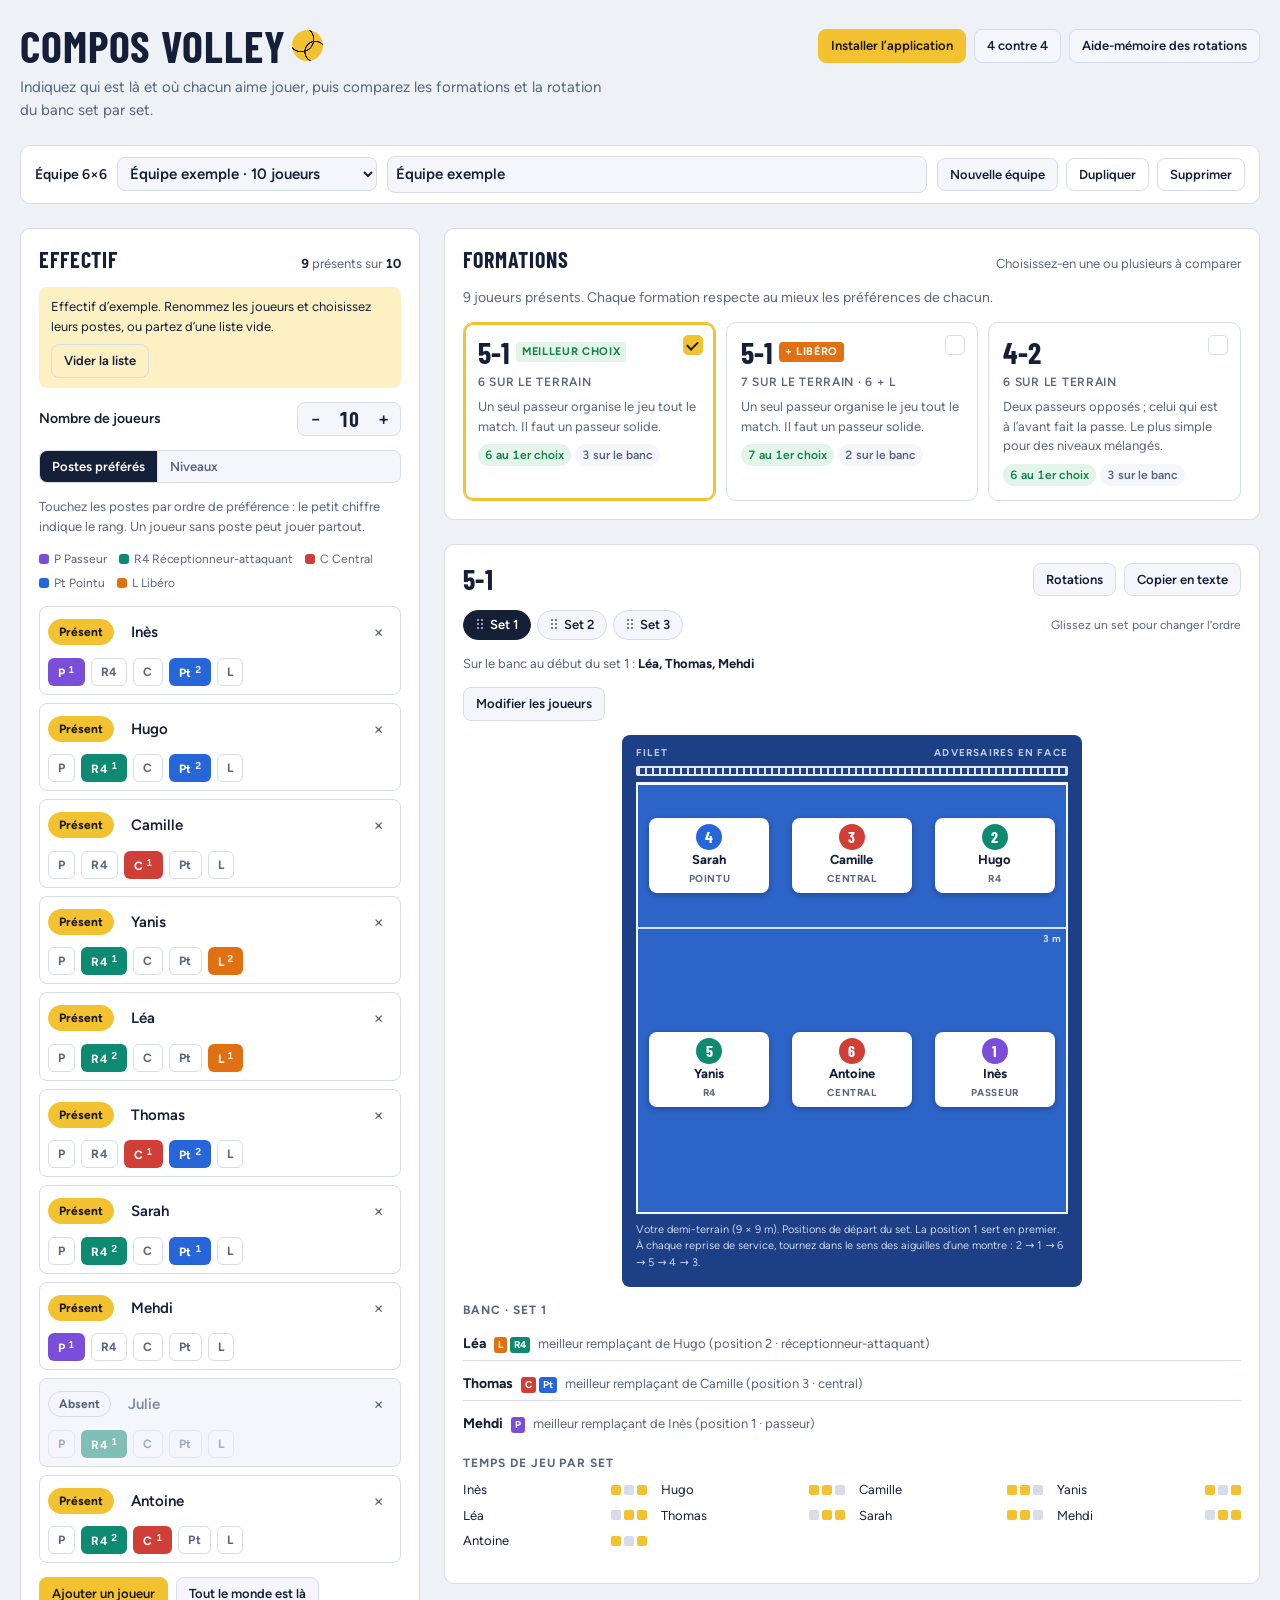
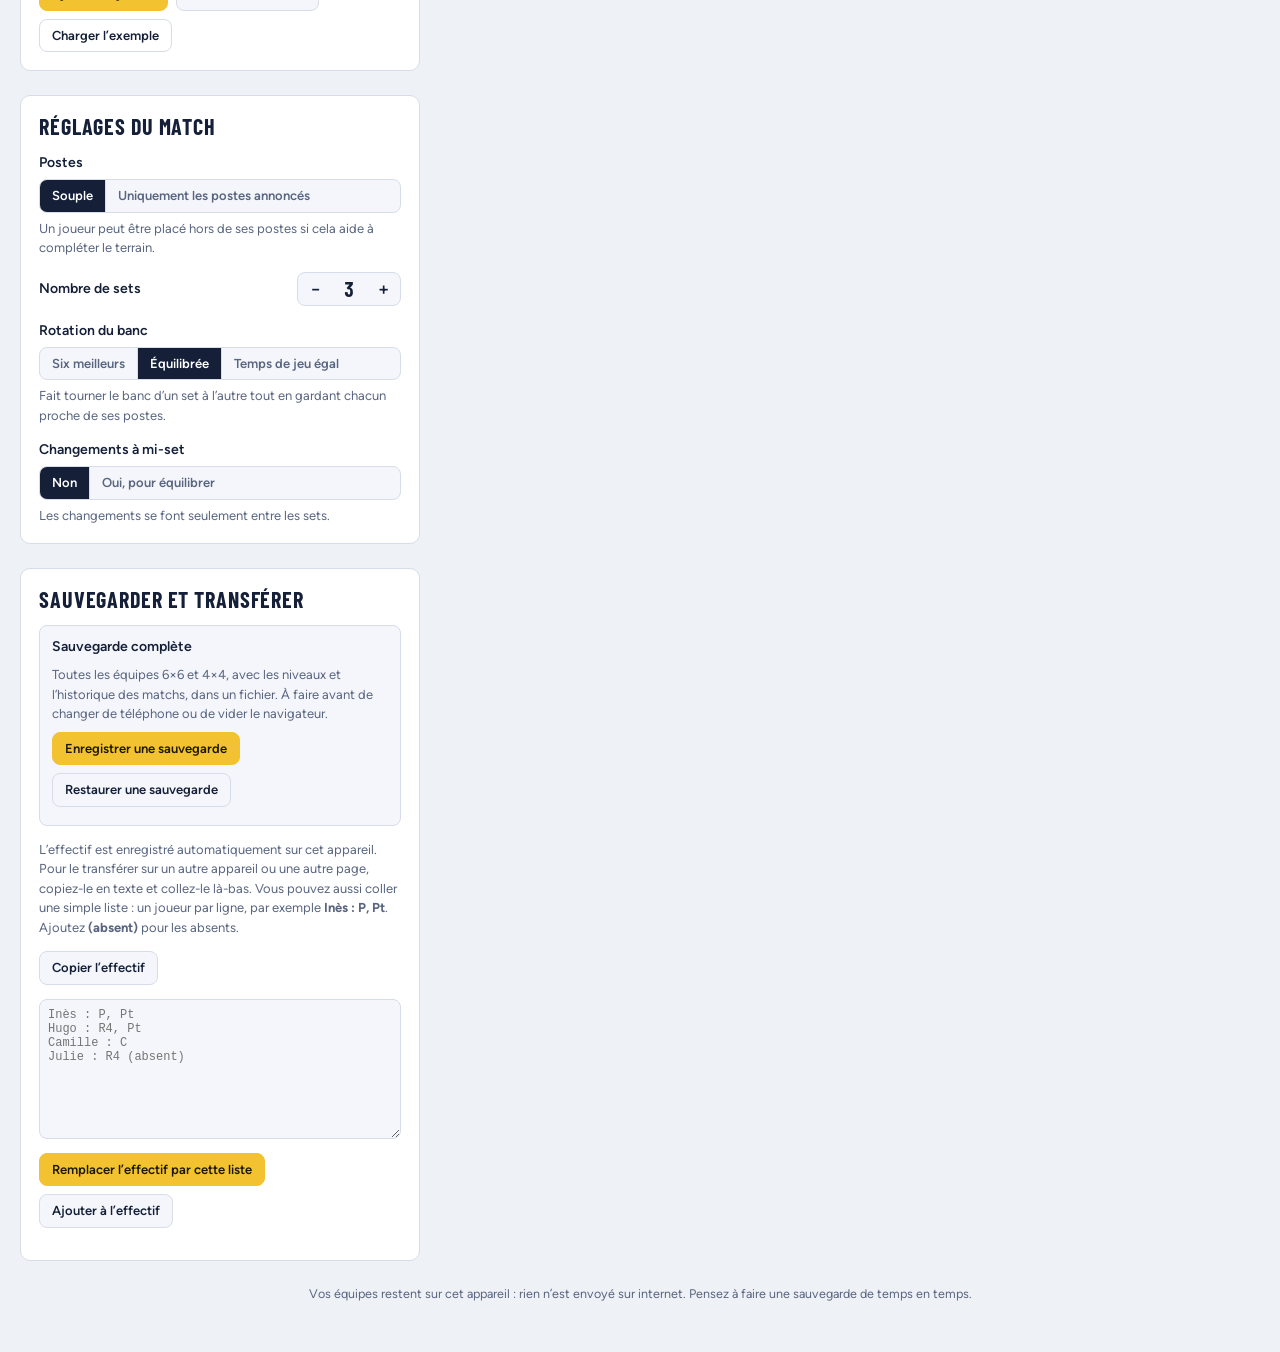
==== compos-volley/index.html @ 1157fcec "Ajouter un bouton « Installer l'application » L'installation passait uniquement par le menu du navig" ====
<!doctype html>
<html lang="fr">
<head>
<meta charset="utf-8">
<meta name="viewport" content="width=device-width, initial-scale=1, viewport-fit=cover">
<meta http-equiv="Content-Security-Policy" content="default-src 'self'; script-src 'self'; style-src 'self' 'unsafe-inline'; font-src 'self'; img-src 'self' data: blob:; connect-src 'self'; manifest-src 'self'; worker-src 'self'; object-src 'none'; base-uri 'none'; form-action 'none'">
<meta name="referrer" content="no-referrer">
<title>Compos Volley</title>
<meta name="description" content="Compos de volley : effectifs, postes, niveaux, formations 6×6 et 4×4, rotations.">
<meta name="theme-color" content="#eef1f6" media="(prefers-color-scheme: light)">
<meta name="theme-color" content="#0c1322" media="(prefers-color-scheme: dark)">
<meta name="mobile-web-app-capable" content="yes">
<meta name="apple-mobile-web-app-capable" content="yes">
<meta name="apple-mobile-web-app-title" content="Compos Volley">
<meta name="apple-mobile-web-app-status-bar-style" content="default">
<link rel="manifest" href="manifest.webmanifest">
<link rel="icon" href="icons/favicon.svg" type="image/svg+xml">
<link rel="icon" href="icons/icon-192.png" sizes="192x192" type="image/png">
<link rel="apple-touch-icon" href="icons/apple-touch-icon.png">
<link rel="preload" href="fonts/figtree-latin-400-normal.woff2" as="font" type="font/woff2" crossorigin>
<link rel="preload" href="fonts/barlow-condensed-latin-700-normal.woff2" as="font" type="font/woff2" crossorigin>
<link rel="stylesheet" href="styles.css">
</head>
<body>
<div class="wrap">
  <header class="masthead">
    <h1>Compos Volley<span class="ball" aria-hidden="true"></span></h1>
    <div class="toolbar">
      <button class="btn primary" id="install-btn" data-action="install" hidden>Installer l’application</button>
      <button class="btn" data-action="q4-open">4 contre 4</button>
      <button class="btn" data-action="rot-open">Aide-mémoire des rotations</button>
    </div>
    <p>Indiquez qui est là et où chacun aime jouer, puis comparez les formations et la rotation du banc set par set.</p>
  </header>
  <section class="teambar" id="team6-bar" aria-label="Équipes 6×6"></section>

  <div class="app">
    <!-- GAUCHE -->
    <div class="col">
      <section class="panel" aria-labelledby="squad-h">
        <div class="panel-head">
          <h2 id="squad-h">Effectif</h2>
          <span class="sub"><strong id="present-count">0</strong> présents sur <strong id="total-count">0</strong></span>
        </div>

        <div id="example-note" class="note" hidden>
          <span>Effectif d’exemple. Renommez les joueurs et choisissez leurs postes, ou partez d’une liste vide.</span>
          <button class="btn ghost" data-action="clear">Vider la liste</button>
        </div>

        <div class="field-row">
          <span class="field-label" id="size-l">Nombre de joueurs</span>
          <div class="stepper" role="group" aria-labelledby="size-l">
            <button data-action="size" data-d="-1" aria-label="Un joueur de moins">−</button>
            <output id="size-out">0</output>
            <button data-action="size" data-d="1" aria-label="Un joueur de plus">+</button>
          </div>
        </div>

        <div class="seg" role="group" aria-label="Affichage de l’effectif">
          <button data-action="rmode" data-val="pos">Postes préférés</button>
          <button data-action="rmode" data-val="lv">Niveaux</button>
        </div>
        <p class="hint" id="roster-hint"></p>
        <div class="legend" aria-label="Postes">
          <span><i style="background:var(--r-s)"></i>P Passeur</span>
          <span><i style="background:var(--r-oh)"></i>R4 Réceptionneur-attaquant</span>
          <span><i style="background:var(--r-mb)"></i>C Central</span>
          <span><i style="background:var(--r-opp)"></i>Pt Pointu</span>
          <span><i style="background:var(--r-l)"></i>L Libéro</span>
        </div>

        <ul id="roster" class="roster"></ul>

        <div class="toolbar">
          <button class="btn primary" data-action="add">Ajouter un joueur</button>
          <button class="btn" data-action="allhere">Tout le monde est là</button>
          <button class="btn ghost" data-action="example">Charger l’exemple</button>
        </div>
      </section>

      <section class="panel" aria-labelledby="match-h">
        <h2 id="match-h">Réglages du match</h2>
        <div class="setting">
          <span class="field-label">Postes</span>
          <div class="seg" data-group="positions">
            <button data-action="set" data-key="positions" data-val="flex">Souple</button>
            <button data-action="set" data-key="positions" data-val="strict">Uniquement les postes annoncés</button>
          </div>
          <p class="hint" id="pos-hint"></p>
        </div>
        <div class="field-row">
          <span class="field-label" id="sets-l">Nombre de sets</span>
          <div class="stepper" role="group" aria-labelledby="sets-l">
            <button data-action="sets" data-d="-1" aria-label="Un set de moins">−</button>
            <output id="sets-out">3</output>
            <button data-action="sets" data-d="1" aria-label="Un set de plus">+</button>
          </div>
        </div>
        <div class="setting">
          <span class="field-label">Rotation du banc</span>
          <div class="seg" data-group="mode">
            <button data-action="set" data-key="mode" data-val="best">Six meilleurs</button>
            <button data-action="set" data-key="mode" data-val="balanced">Équilibrée</button>
            <button data-action="set" data-key="mode" data-val="equal">Temps de jeu égal</button>
          </div>
          <p class="hint" id="mode-hint"></p>
        </div>
        <div class="setting">
          <span class="field-label">Changements à mi-set</span>
          <div class="seg" data-group="midset">
            <button data-action="set" data-key="midset" data-val="off">Non</button>
            <button data-action="set" data-key="midset" data-val="on">Oui, pour équilibrer</button>
          </div>
          <p class="hint" id="mid-hint"></p>
        </div>
        <div class="setting" id="lock-row">
          <span class="field-label">Passeur à mi-set</span>
          <div class="seg" data-group="setterLock">
            <button data-action="set" data-key="setterLock" data-val="lock">Reste tout le set</button>
            <button data-action="set" data-key="setterLock" data-val="free">Peut être changé</button>
          </div>
        </div>
      </section>

      <section class="panel" aria-labelledby="backup-h">
        <div class="panel-head">
          <h2 id="backup-h">Sauvegarder et transférer</h2>
        </div>
        <div class="backup-file">
          <span class="field-label">Sauvegarde complète</span>
          <p class="hint">Toutes les équipes 6×6 et 4×4, avec les niveaux et l’historique des matchs, dans un fichier. À faire avant de changer de téléphone ou de vider le navigateur.</p>
          <div class="toolbar">
            <button class="btn primary" data-action="backup-save">Enregistrer une sauvegarde</button>
            <button class="btn" data-action="backup-open">Restaurer une sauvegarde</button>
            <input type="file" id="backup-file" accept=".json,application/json" class="visually-hidden" tabindex="-1" aria-hidden="true">
          </div>
          <div id="backup-confirm" class="bc" hidden>
            <p class="bc-text"></p>
            <div class="toolbar">
              <button class="btn primary" data-action="backup-apply">Remplacer mes équipes</button>
              <button class="btn ghost" data-action="backup-cancel">Annuler</button>
            </div>
          </div>
          <p id="backup-msg" class="foot" role="status"></p>
        </div>
        <p class="hint">L’effectif est enregistré automatiquement sur cet appareil. Pour le transférer sur un autre appareil ou une autre page, copiez-le en texte et collez-le là-bas. Vous pouvez aussi coller une simple liste&nbsp;: un joueur par ligne, par exemple <strong>Inès&nbsp;: P, Pt</strong>. Ajoutez <strong>(absent)</strong> pour les absents.</p>
        <div class="toolbar">
          <button class="btn" data-action="export">Copier l’effectif</button>
        </div>
        <textarea id="import-box" class="copybox" aria-label="Effectif en texte" placeholder="Inès : P, Pt&#10;Hugo : R4, Pt&#10;Camille : C&#10;Julie : R4 (absent)"></textarea>
        <div class="toolbar">
          <button class="btn primary" data-action="import" data-how="replace">Remplacer l’effectif par cette liste</button>
          <button class="btn" data-action="import" data-how="add">Ajouter à l’effectif</button>
        </div>
        <p id="import-msg" class="foot" role="status"></p>
      </section>
    </div>

    <!-- DROITE -->
    <div class="col">
      <section class="panel" aria-labelledby="form-h">
        <div class="panel-head">
          <h2 id="form-h">Formations</h2>
          <span class="sub">Choisissez-en une ou plusieurs à comparer</span>
        </div>
        <p id="status" class="status"></p>
        <div id="cards" class="cards"></div>
      </section>

      <div id="lineups" class="lineups"></div>
    </div>
  </div>
  <p class="app-foot">Vos équipes restent sur cet appareil : rien n’est envoyé sur internet. Pensez à faire une sauvegarde de temps en temps.</p>
</div>

<div id="rot" class="modal modal-top" hidden>
  <div class="modal-box" role="dialog" aria-modal="true" aria-labelledby="rot-h">
    <div class="modal-head">
      <h2 id="rot-h">Aide-mémoire des rotations</h2>
      <button id="rot-close" class="del" data-action="rot-close" aria-label="Fermer">×</button>
    </div>
    <div class="rot-controls">
      <div class="seg" role="group" aria-label="Système">
        <button data-action="rot-set" data-key="sys" data-val="5-1">5-1</button>
        <button data-action="rot-set" data-key="sys" data-val="4-2">4-2</button>
      </div>
      <div class="seg" role="group" aria-label="Libéro">
        <button data-action="rot-set" data-key="lib" data-val="true">Avec libéro</button>
        <button data-action="rot-set" data-key="lib" data-val="false">Sans libéro</button>
      </div>
      <div class="seg" role="group" aria-label="Phase de jeu">
        <button data-action="rot-set" data-key="phase" data-val="serve">Service</button>
        <button data-action="rot-set" data-key="phase" data-val="recv">Réception</button>
        <button data-action="rot-set" data-key="phase" data-val="atk">Attaque</button>
        <button data-action="rot-set" data-key="phase" data-val="def">Défense</button>
      </div>
      <button class="btn" data-action="rot-play" id="rot-play">▶ Enchaîner</button>
    </div>
    <div id="rot-tabs" class="tabs rot-tabs" role="tablist" aria-label="Rotations"></div>
    <p id="rot-names" class="hint" hidden></p>
    <div class="rot-grid">
      <div id="rot-court" class="rot-court"></div>
      <div class="rot-side">
        <ul id="rot-notes" class="rot-notes"></ul>
        <div class="legend" aria-label="Légende">
          <span><i style="background:var(--r-s)"></i>P Passeur</span>
          <span><i style="background:var(--r-oh)"></i>R4</span>
          <span><i style="background:var(--r-mb)"></i>C Central</span>
          <span><i style="background:var(--r-opp)"></i>Pt Pointu</span>
          <span><i style="background:var(--r-l)"></i>L Libéro</span>
        </div>
        <p class="foot">Flèche pointillée&nbsp;: où le joueur va ensuite (en réception, le départ de son élan d’attaque, pas le filet). Le petit numéro blanc est sa position de rotation.</p>
        <p class="foot">Placements repris de <a href="https://github.com/napo/rotazionivolley" target="_blank" rel="noopener">rotazionivolley</a> (Maurizio Napolitano, version de 2019 sous licence Apache 2.0), lui-même basé sur <a href="https://github.com/monkeysppp/VBRotations" target="_blank" rel="noopener">VBRotations</a> (Andy Edwards, licence Apache 2.0).</p>
      </div>
    </div>
  </div>
</div>

<div id="q4" class="modal" hidden>
  <div class="modal-box modal-wide" role="dialog" aria-modal="true" aria-labelledby="q4-h">
    <div class="modal-head">
      <h2 id="q4-h">4 contre 4</h2>
      <button id="q4-close" class="del" data-action="q4-close" aria-label="Fermer">×</button>
    </div>
    <p class="hint">Les équipes 4×4 sont indépendantes des équipes 6×6 : autres joueurs, autre nombre, autres présences. Postes : 4 (attaquant gauche), 2 (attaquant droit), Arr (arrière), P (passeur). Le temps de jeu se cumule d’un match à l’autre.</p>

    <section class="teambar q4-teambar" id="team4-bar" aria-label="Équipes 4×4"></section>
    <div class="q4-grid">
      <section class="q4-col" aria-labelledby="q4-players-h">
        <div class="panel-head">
          <h3 class="q4-h3" id="q4-players-h">Joueurs</h3>
          <span class="sub"><strong id="q4-present">0</strong> présents sur <strong id="q4-total">0</strong></span>
        </div>
        <div class="field-row">
          <span class="field-label" id="q4-size-l">Nombre de joueurs</span>
          <div class="stepper" role="group" aria-labelledby="q4-size-l">
            <button data-action="q4-size" data-d="-1" aria-label="Un joueur de moins">−</button>
            <output id="q4-size-out">0</output>
            <button data-action="q4-size" data-d="1" aria-label="Un joueur de plus">+</button>
          </div>
        </div>
        <div class="seg" role="group" aria-label="Affichage de l’équipe">
          <button data-action="q4-rmode" data-val="pos">Postes préférés</button>
          <button data-action="q4-rmode" data-val="lv">Niveaux</button>
        </div>
        <p class="hint" id="q4-roster-hint"></p>
        <ul id="q4-roster" class="q4-roster"></ul>
        <div class="toolbar">
          <button class="btn primary" data-action="q4-add">Ajouter un joueur</button>
          <button class="btn" data-action="q4-allhere">Tout le monde est là</button>
          <button class="btn ghost" data-action="q4-from6">Reprendre l’effectif 6×6</button>
        </div>
        <details class="q4-io">
          <summary>Copier ou coller l’équipe en texte</summary>
          <p class="hint">Un joueur par ligne, par exemple <strong>Inès&nbsp;: P, 2</strong>. Ajoutez <strong>(absent)</strong> pour les absents.</p>
          <textarea id="q4-import-box" class="copybox" aria-label="Équipe 4×4 en texte" placeholder="Inès : P, 2&#10;Hugo : 4&#10;Léa : Arr, 4&#10;Julie : 2 (absente)"></textarea>
          <div class="toolbar">
            <button class="btn" data-action="q4-export">Copier l’équipe</button>
            <button class="btn" data-action="q4-import" data-how="replace">Remplacer l’équipe</button>
            <button class="btn ghost" data-action="q4-import" data-how="add">Ajouter à l’équipe</button>
          </div>
        </details>
        <div class="toolbar">
          <button class="btn ghost" id="q4-reset" data-action="q4-reset">Remettre les compteurs à zéro</button>
        </div>
      </section>

      <section class="q4-col" aria-labelledby="q4-next-h">
        <h3 class="q4-h3" id="q4-next-h">Prochain match · <span id="q4-matchno">1</span></h3>
        <div class="field-row">
          <span class="field-label" id="q4-sets-l">Sets dans ce match</span>
          <div class="stepper" role="group" aria-labelledby="q4-sets-l">
            <button data-action="q4-sets" data-d="-1" aria-label="Un set de moins">−</button>
            <output id="q4-sets-out">3</output>
            <button data-action="q4-sets" data-d="1" aria-label="Un set de plus">+</button>
          </div>
        </div>
        <div class="setting">
          <span class="field-label">Postes</span>
          <div class="seg" role="group" aria-label="Postes en 4×4">
            <button data-action="q4-mode" data-val="strict">Respecter les postes</button>
            <button data-action="q4-mode" data-val="twist">Adapter pour le temps de jeu</button>
          </div>
          <p class="hint" id="q4-mode-hint"></p>
        </div>
        <p id="q4-status" class="status"></p>
        <div id="q4-plan" class="q4-plan"></div>
        <div class="toolbar">
          <button class="btn primary" data-action="q4-validate" id="q4-validate">Valider ce match comme joué</button>
          <button class="btn" data-action="q4-copy">Copier en texte</button>
        </div>
        <p id="q4-msg" class="foot" role="status"></p>
        <div class="copy-slot" id="q4-copy-slot"></div>

        <h3 class="q4-h3">Matchs joués</h3>
        <div id="q4-history"></div>
      </section>
    </div>
  </div>
</div>

<div id="inst" class="modal modal-top" hidden>
  <div class="modal-box inst-box" role="dialog" aria-modal="true" aria-labelledby="inst-h">
    <div class="modal-head">
      <h2 id="inst-h">Installer l’application</h2>
      <button id="inst-close" class="del" data-action="inst-close" aria-label="Fermer">×</button>
    </div>
    <div id="inst-body" class="inst-body"></div>
  </div>
</div>

<div id="update-toast" class="toast" role="status" hidden>Nouvelle version disponible. <button class="btn" data-action="app-reload">Recharger</button></div>

<script src="app.js"></script>
</body>
</html>
---- compos-volley/styles.css ----
/* Compos Volley */
@font-face{font-family:"Barlow Condensed";font-style:normal;font-weight:600;font-display:swap;src:url(fonts/barlow-condensed-latin-600-normal.woff2) format("woff2")}
@font-face{font-family:"Barlow Condensed";font-style:normal;font-weight:700;font-display:swap;src:url(fonts/barlow-condensed-latin-700-normal.woff2) format("woff2")}
@font-face{font-family:"Figtree";font-style:normal;font-weight:400;font-display:swap;src:url(fonts/figtree-latin-400-normal.woff2) format("woff2")}
@font-face{font-family:"Figtree";font-style:normal;font-weight:500;font-display:swap;src:url(fonts/figtree-latin-500-normal.woff2) format("woff2")}
@font-face{font-family:"Figtree";font-style:normal;font-weight:600;font-display:swap;src:url(fonts/figtree-latin-600-normal.woff2) format("woff2")}
@font-face{font-family:"Figtree";font-style:normal;font-weight:700;font-display:swap;src:url(fonts/figtree-latin-700-normal.woff2) format("woff2")}
/* Base de page */
html{-webkit-text-size-adjust:100%;color-scheme:light}
:root{padding-top:env(safe-area-inset-top,0px);padding-bottom:env(safe-area-inset-bottom,0px)}
body{margin:0;font-size:14px;font-family:system-ui,sans-serif}
img{max-width:100%}
[hidden]{display:none!important}
.visually-hidden{position:absolute!important;width:1px;height:1px;overflow:hidden;clip:rect(0 0 0 0);white-space:nowrap}
.backup-file{display:grid;gap:8px;border:1px solid var(--line);border-radius:8px;padding:10px 12px;background:var(--surface-2)}
.bc{display:grid;gap:8px;border:1px dashed var(--accent);border-radius:8px;padding:10px 12px;background:var(--accent-soft)}
.bc-text{margin:0;font-size:13.5px}
.app-foot{color:var(--muted);font-size:12.5px;text-align:center;margin:0}
.toast{position:fixed;left:50%;bottom:calc(16px + env(safe-area-inset-bottom,0px));transform:translateX(-50%);z-index:300;display:flex;gap:10px;align-items:center;
  background:var(--ink);color:var(--surface);padding:10px 14px;border-radius:10px;box-shadow:0 8px 24px rgb(0 0 0 / .3);font-weight:600;max-width:calc(100% - 32px)}
.toast .btn{background:var(--accent);color:var(--accent-ink);border-color:var(--accent)}
/* Layout: two-column workbench — squad & match settings on the left, formation picker and half-court lineups on the right; stacks on phones. */
:root{
  --bg:#eef1f6; --surface:#ffffff; --surface-2:#f4f6fb; --ink:#152038; --muted:#5a6680; --line:#d6dce8;
  --accent:#f2c230; --accent-ink:#1d1700; --accent-soft:#fdf1c4;
  --court:#2d64c8; --court-free:#1c3f86; --court-line:#f4f7ff; --net:#152038;
  --tok-bg:#ffffff; --tok-ink:#152038; --tok-muted:#5a6680;
  --r-s:#7a4ed8; --r-oh:#0f8a72; --r-mb:#cf3f37; --r-opp:#2766d8; --r-l:#e07012; --r-any:#5a6680;
  --good:#16834a; --good-soft:#e3f4ea; --ok:#8f6400; --ok-soft:#fbf0d2; --bad:#c2362f; --bad-soft:#fbe4e2;
  --f-display:"Barlow Condensed","Arial Narrow",system-ui,sans-serif;
  --f-body:"Figtree",system-ui,-apple-system,"Segoe UI",sans-serif;
  --radius:10px;
}
@media (prefers-color-scheme: dark){
  :root:not([data-theme="light"]){
    --bg:#0c1322; --surface:#141d31; --surface-2:#1a2540; --ink:#e7ecf7; --muted:#97a3bd; --line:#2a3752;
    --accent:#f5cc3e; --accent-ink:#1d1700; --accent-soft:#3a3214;
    --court:#2758b0; --court-free:#152b5e; --court-line:#e3eaff; --net:#c9d3ea;
    --tok-bg:#f4f6fb; --tok-ink:#152038; --tok-muted:#5a6680;
    --good:#5ccf8b; --good-soft:#13301f; --ok:#e5b84a; --ok-soft:#33290d; --bad:#f07b73; --bad-soft:#3a1715;
    color-scheme:dark;
  }
}
:root[data-theme="dark"]{
  --bg:#0c1322; --surface:#141d31; --surface-2:#1a2540; --ink:#e7ecf7; --muted:#97a3bd; --line:#2a3752;
  --accent:#f5cc3e; --accent-ink:#1d1700; --accent-soft:#3a3214;
  --court:#2758b0; --court-free:#152b5e; --court-line:#e3eaff; --net:#c9d3ea;
  --tok-bg:#f4f6fb; --tok-ink:#152038; --tok-muted:#5a6680;
  --good:#5ccf8b; --good-soft:#13301f; --ok:#e5b84a; --ok-soft:#33290d; --bad:#f07b73; --bad-soft:#3a1715;
  color-scheme:dark;
}

*{box-sizing:border-box}
body{background:var(--bg);color:var(--ink);font-family:var(--f-body);font-size:15px;line-height:1.5;
  padding-left:max(16px,env(safe-area-inset-left,0px));padding-right:max(16px,env(safe-area-inset-right,0px));padding-block:24px 48px}
button,input{font:inherit;color:inherit}
button{cursor:pointer}
:focus-visible{outline:2px solid var(--accent);outline-offset:2px}
.wrap{max-width:1240px;margin:0 auto;display:grid;gap:24px}

.masthead{display:flex;flex-wrap:wrap;align-items:flex-end;justify-content:space-between;gap:8px 24px}
h1{font-family:var(--f-display);font-weight:700;text-transform:uppercase;letter-spacing:.02em;font-size:clamp(30px,5vw,44px);line-height:1;margin:0;text-wrap:balance}
h1 .ball{display:inline-block;width:.7em;height:.7em;border-radius:50%;background:var(--accent);margin-left:.15em;vertical-align:.05em;
  background-image:radial-gradient(circle at 30% 30%,transparent 0 38%,var(--ink) 39% 42%,transparent 43%),radial-gradient(circle at 75% 70%,transparent 0 30%,var(--ink) 31% 34%,transparent 35%)}
.masthead p{margin:0;color:var(--muted);max-width:60ch}

.app{display:grid;grid-template-columns:minmax(0,400px) minmax(0,1fr);gap:24px;align-items:start}
@media (max-width:920px){.app{grid-template-columns:minmax(0,1fr)}}

.panel{background:var(--surface);border:1px solid var(--line);border-radius:var(--radius);padding:18px;display:grid;gap:14px;min-width:0}
.col{display:grid;gap:24px;min-width:0}
h2{font-family:var(--f-display);font-weight:700;text-transform:uppercase;letter-spacing:.04em;font-size:22px;line-height:1.1;margin:0}
h3{font-family:var(--f-display);font-weight:700;font-size:28px;line-height:1;margin:0;letter-spacing:.01em}
h4{margin:0;font-size:12px;text-transform:uppercase;letter-spacing:.08em;color:var(--muted);font-weight:700}
.panel-head{display:flex;flex-wrap:wrap;align-items:baseline;justify-content:space-between;gap:6px 12px}
.sub{color:var(--muted);font-size:13px}
.sub strong{color:var(--ink);font-variant-numeric:tabular-nums}

.btn{border:1px solid var(--line);background:var(--surface-2);border-radius:8px;padding:6px 12px;font-size:13px;font-weight:600}
.btn:hover{border-color:var(--muted)}
.btn.primary{background:var(--accent);color:var(--accent-ink);border-color:var(--accent)}
.btn.ghost{background:transparent}
.toolbar{display:flex;flex-wrap:wrap;gap:8px;align-items:center}

.stepper{display:inline-flex;align-items:center;border:1px solid var(--line);border-radius:8px;overflow:hidden;background:var(--surface-2)}
.stepper button{border:0;background:transparent;width:34px;height:32px;font-size:18px;font-weight:600;line-height:1}
.stepper button:hover{background:var(--line)}
.stepper output{min-width:34px;text-align:center;font-family:var(--f-display);font-weight:700;font-size:20px;font-variant-numeric:tabular-nums}
.field-row{display:flex;flex-wrap:wrap;align-items:center;justify-content:space-between;gap:8px 12px}
.field-row label,.field-label{font-weight:600;font-size:14px}

.note{background:var(--accent-soft);border-radius:8px;padding:10px 12px;font-size:13px;display:flex;flex-wrap:wrap;gap:8px;align-items:center;justify-content:space-between}

.legend{display:flex;flex-wrap:wrap;gap:6px 12px;font-size:12px;color:var(--muted)}
.legend span{display:inline-flex;align-items:center;gap:5px}
.legend i{width:10px;height:10px;border-radius:3px;display:inline-block}

.roster{list-style:none;margin:0;padding:0;display:grid;gap:8px}
.row{border:1px solid var(--line);border-radius:8px;padding:8px;display:grid;grid-template-columns:auto minmax(0,1fr) auto;gap:8px;align-items:center;background:var(--surface)}
.row.is-absent{background:var(--surface-2)}
.row.is-absent .name,.row.is-absent .chips{opacity:.5}
.here{border:1px solid var(--line);border-radius:999px;padding:3px 10px;font-size:12px;font-weight:700;background:var(--surface-2);color:var(--muted);min-width:58px}
.here[aria-pressed="true"]{background:var(--accent);border-color:var(--accent);color:var(--accent-ink)}
.name{min-width:0;width:100%;border:1px solid transparent;border-radius:6px;padding:5px 8px;background:transparent;font-weight:600}
.name:hover{border-color:var(--line)}
.name:focus{border-color:var(--accent);background:var(--surface-2);outline:none}
.del{border:0;background:transparent;color:var(--muted);width:28px;height:28px;border-radius:6px;font-size:18px;line-height:1}
.del:hover{background:var(--bad-soft);color:var(--bad)}
.chips{grid-column:1/-1;display:flex;flex-wrap:wrap;gap:6px}
.chip{position:relative;border:1px solid var(--line);background:transparent;border-radius:6px;padding:3px 9px;font-size:12px;font-weight:700;letter-spacing:.03em;color:var(--muted)}
.chip:hover{border-color:var(--muted)}
.chip[aria-pressed="true"]{color:#fff;border-color:transparent;background:var(--c)}
.chip sup{font-size:10px;margin-left:3px;vertical-align:.4em;font-variant-numeric:tabular-nums;opacity:.9}
.c-S{--c:var(--r-s)} .c-OH{--c:var(--r-oh)} .c-MB{--c:var(--r-mb)} .c-OPP{--c:var(--r-opp)} .c-L{--c:var(--r-l)} .c-ANY{--c:var(--r-any)}
.empty{color:var(--muted);font-size:14px;padding:12px;border:1px dashed var(--line);border-radius:8px;text-align:center}

.seg{display:inline-flex;flex-wrap:wrap;border:1px solid var(--line);border-radius:8px;overflow:hidden;background:var(--surface-2)}
.seg button{border:0;background:transparent;padding:6px 12px;font-size:13px;font-weight:600;color:var(--muted)}
.seg button+button{border-left:1px solid var(--line)}
.seg button[aria-pressed="true"]{background:var(--ink);color:var(--surface)}
.hint{font-size:13px;color:var(--muted);margin:0}
.setting{display:grid;gap:6px}

/* formations */
.status{font-size:14px;color:var(--muted);margin:0}
.status.warn{color:var(--bad)}
.cards{display:grid;grid-template-columns:repeat(auto-fill,minmax(min(100%,210px),1fr));gap:10px}
.fcard{text-align:left;border:1.5px solid var(--line);background:var(--surface);border-radius:var(--radius);padding:14px;display:grid;gap:6px;align-content:start;position:relative}
.fcard:hover:not(:disabled){border-color:var(--muted)}
.fcard.is-on{border-color:var(--accent);box-shadow:0 0 0 2px var(--accent) inset}
.fcard:disabled{cursor:not-allowed;opacity:.6}
.fcard-top{display:flex;flex-wrap:wrap;align-items:center;gap:6px;padding-right:26px}
.fname{font-family:var(--f-display);font-weight:700;font-size:30px;line-height:1}
.tag{font-size:11px;font-weight:700;text-transform:uppercase;letter-spacing:.06em;padding:2px 6px;border-radius:4px}
.tag.lib{background:var(--r-l);color:#fff}
.tag.best{background:var(--good-soft);color:var(--good)}
.tick{position:absolute;top:12px;right:12px;width:20px;height:20px;border-radius:5px;border:1.5px solid var(--line);display:grid;place-items:center}
.fcard.is-on .tick{background:var(--accent);border-color:var(--accent)}
.fcard.is-on .tick::after{content:"";width:9px;height:5px;border-left:2px solid var(--accent-ink);border-bottom:2px solid var(--accent-ink);transform:translateY(-1px) rotate(-45deg)}
.fsize{font-size:12px;color:var(--muted);font-weight:600;text-transform:uppercase;letter-spacing:.06em}
.fblurb{font-size:13px;color:var(--muted)}
.ffit{display:flex;flex-wrap:wrap;gap:4px;margin-top:2px}
.fit{font-size:12px;font-weight:600;padding:2px 7px;border-radius:999px;font-variant-numeric:tabular-nums}
.fit.good{background:var(--good-soft);color:var(--good)}
.fit.ok{background:var(--ok-soft);color:var(--ok)}
.fit.bad{background:var(--bad-soft);color:var(--bad)}
.fit.plain{background:var(--surface-2);color:var(--muted)}

/* lineups */
.lineups{display:grid;grid-template-columns:repeat(auto-fit,minmax(min(100%,380px),1fr));gap:16px}
.lineup{background:var(--surface);border:1px solid var(--line);border-radius:var(--radius);padding:18px;display:grid;gap:14px;min-width:0;align-content:start}
.lineup-head{display:flex;flex-wrap:wrap;gap:8px 12px;align-items:center;justify-content:space-between}
.lineup-head .t{display:flex;align-items:center;gap:8px;flex-wrap:wrap}
.tabs{display:flex;flex-wrap:wrap;gap:6px}
.tabs button{border:1px solid var(--line);background:var(--surface-2);border-radius:999px;padding:4px 12px;font-size:13px;font-weight:600}
.tabs button[aria-selected="true"]{background:var(--ink);color:var(--surface);border-color:var(--ink)}
.sitting{font-size:13px;color:var(--muted);margin:0}
.sitting strong{color:var(--ink)}

.court-wrap{background:var(--court-free);border-radius:8px;padding:10px 14px 16px;display:grid;gap:6px;max-width:460px;width:100%;justify-self:center}
.net{height:10px;border-radius:2px;background:repeating-linear-gradient(90deg,var(--court-line) 0 2px,transparent 2px 7px),var(--court-free);border:2px solid var(--court-line);opacity:.9}
.net-label{display:flex;justify-content:space-between;font-size:10px;font-weight:700;letter-spacing:.12em;text-transform:uppercase;color:var(--court-line);opacity:.75}
.court{position:relative;aspect-ratio:1/1;max-width:100%;background:var(--court);border:2px solid var(--court-line);border-top-width:3px}
.attack{position:absolute;left:0;right:0;top:33.333%;border-top:2px solid var(--court-line);opacity:.85}
.attack span{position:absolute;right:4px;top:2px;font-size:10px;font-weight:700;color:var(--court-line);letter-spacing:.08em}
.cgrid{position:absolute;inset:0;display:grid;grid-template-columns:repeat(3,minmax(0,1fr));grid-template-rows:1fr 2fr}
.cell{display:grid;place-items:center;padding:4px;min-width:0}
.tok{background:var(--tok-bg);color:var(--tok-ink);border-radius:8px;padding:6px 6px 7px;width:100%;max-width:120px;display:grid;justify-items:center;gap:3px;text-align:center;box-shadow:0 2px 6px rgb(0 0 0 / .25)}
.tok[data-fit="out"]{outline:2px dashed var(--accent);outline-offset:2px}
.jersey{width:26px;height:26px;border-radius:50%;display:grid;place-items:center;font-family:var(--f-display);font-weight:700;font-size:16px;color:#fff;background:var(--c)}
.tok-name{font-weight:700;font-size:13px;line-height:1.15;overflow-wrap:anywhere;max-width:100%}
.tok-role{font-size:10px;font-weight:700;letter-spacing:.06em;color:var(--tok-muted);text-transform:uppercase}
.tok-flag{font-size:10px;font-weight:700;color:#8a5a00}
.court-cap{font-size:11px;color:var(--court-line);opacity:.8;margin:2px 0 0}

.libero{display:flex;gap:12px;align-items:center;border:1px solid var(--line);border-radius:8px;padding:10px 12px;background:var(--surface-2)}
.libero .jersey{width:34px;height:34px;font-size:18px;flex:none}
.libero p{margin:0;font-size:13px;color:var(--muted)}
.libero strong{color:var(--ink);font-size:15px}

.bench,.time{display:grid;gap:8px}
.blist{list-style:none;margin:0;padding:0;display:grid;gap:6px}
.blist li{display:flex;flex-wrap:wrap;gap:4px 8px;align-items:baseline;font-size:14px;padding:6px 0;border-bottom:1px solid var(--line)}
.blist li:last-child{border-bottom:0}
.blist .who{font-weight:700}
.blist .what{color:var(--muted);font-size:13px}
.mini{display:inline-flex;gap:3px}
.mini b{font-size:10px;font-weight:700;color:#fff;background:var(--c);border-radius:3px;padding:0 4px;line-height:16px}

.tgrid{display:grid;grid-template-columns:repeat(auto-fill,minmax(150px,1fr));gap:6px 14px}
.trow{display:flex;align-items:center;justify-content:space-between;gap:8px;font-size:13px;min-width:0}
.trow .n{overflow:hidden;text-overflow:ellipsis;white-space:nowrap;min-width:0}
.dots{display:inline-flex;gap:3px;flex:none}
.dots i{width:10px;height:10px;border-radius:2px;background:var(--line)}
.dots i.on{background:var(--accent)}
.dots i.lib{background:var(--r-l)}
.copybox{width:100%;min-height:140px;font-family:ui-monospace,Menlo,monospace;font-size:12px;border:1px solid var(--line);border-radius:8px;background:var(--surface-2);padding:8px}
.foot{font-size:12px;color:var(--muted);margin:0}
.foot a{color:var(--ink)}

.swap-arrow{color:var(--muted);font-weight:700}
.who.out{color:var(--muted);font-weight:600;text-decoration:line-through;text-decoration-color:var(--line)}
.tok.is-new{box-shadow:0 0 0 2px var(--accent),0 2px 6px rgb(0 0 0 / .25)}
.tok-new{font-size:10px;font-weight:700;color:#7a5a00;background:#fde9a8;border-radius:3px;padding:0 4px}
.dots .pair{display:inline-flex;gap:1px}
.dots i.h{width:5px}
.masthead{align-items:center}
.modal{position:fixed;inset:0;z-index:50;background:rgb(6 10 20 / .6);overflow-y:auto;display:flex;justify-content:center;align-items:flex-start;
  padding-top:max(16px,env(safe-area-inset-top,0px));padding-bottom:max(16px,env(safe-area-inset-bottom,0px));
  padding-left:max(12px,env(safe-area-inset-left,0px));padding-right:max(12px,env(safe-area-inset-right,0px))}
.modal-box{background:var(--surface);color:var(--ink);border:1px solid var(--line);border-radius:12px;width:100%;max-width:800px;padding:18px;display:grid;gap:12px;margin:auto 0;min-width:0}
.modal-head{display:flex;justify-content:space-between;align-items:center;gap:12px}
.rot-controls{display:flex;flex-wrap:wrap;gap:8px}
.rot-tabs button{font-size:12.5px}
.rot-tabs button b{margin-right:3px}
.rot-grid{display:grid;grid-template-columns:minmax(0,1.3fr) minmax(0,1fr);gap:16px;align-items:start}
@media (max-width:700px){.rot-grid{grid-template-columns:minmax(0,1fr)}}
.rot-side{display:grid;gap:10px;min-width:0}
.rot-court{background:var(--court-free);border-radius:8px;padding:4px}
.rot-svg{display:block;width:100%;height:auto;max-width:470px;margin:0 auto}
.rot-notes{margin:0;padding-left:18px;display:grid;gap:8px;font-size:13.5px}
.sv-free{fill:var(--court-free)}
.sv-court{fill:var(--court);stroke:var(--court-line);stroke-width:.06}
.sv-line{stroke:var(--court-line);stroke-width:.05;opacity:.85}
.sv-net{fill:var(--court-line)}
.sv-small{font-size:.3px;fill:var(--court-line);font-family:var(--f-body);font-weight:600;opacity:.85}
.sv-strong{font-weight:700;letter-spacing:.05px}
.sv-zone{font-size:1.1px;fill:var(--court-line);opacity:.13;font-family:var(--f-display);font-weight:700}
.sv-arrow{stroke:var(--court-line);stroke-width:.06;stroke-dasharray:.18 .12;fill:none;opacity:.9}
.sv-head{fill:var(--court-line)}
.sv-ghost{fill:none;stroke:var(--court-line);stroke-width:.045;stroke-dasharray:.1 .08;opacity:.8}
.sv-disc{stroke:#fff;stroke-width:.06}
.sv-lab{font-size:.34px;font-weight:700;fill:#fff;font-family:var(--f-body)}
.sv-zb{fill:var(--tok-bg)}
.sv-zt{font-size:.24px;font-weight:700;fill:var(--tok-ink);font-family:var(--f-body)}
.sv-name{font-size:.3px;font-weight:700;fill:var(--court-line);paint-order:stroke;stroke:var(--court);stroke-width:.1px;stroke-linejoin:round;font-family:var(--f-body)}
.modal-top{z-index:60}
.modal-wide{max-width:1080px}
.q4-grid{display:grid;grid-template-columns:minmax(0,1fr) minmax(0,1.15fr);gap:20px;align-items:start}
@media (max-width:820px){.q4-grid{grid-template-columns:minmax(0,1fr)}}
.q4-col{display:grid;gap:12px;min-width:0;align-content:start}
.q4-h3{font-family:var(--f-display);font-weight:700;text-transform:uppercase;letter-spacing:.04em;font-size:19px;margin:0}
.q4-roster{list-style:none;margin:0;padding:0;display:grid;gap:6px}
.q4-row{border:1px solid var(--line);border-radius:8px;padding:8px;display:grid;grid-template-columns:auto minmax(0,1fr) auto;gap:6px 8px;align-items:center}
.q4-row.is-absent{background:var(--surface-2)}
.q4-row.is-absent .q4-name,.q4-row.is-absent .chips{opacity:.5}
.q4-name{font-weight:700;min-width:0;overflow-wrap:anywhere}
.q4-count{display:inline-flex;align-items:center;gap:4px;font-variant-numeric:tabular-nums}
.q4-num{width:48px;text-align:center;font-family:var(--f-display);font-weight:700;font-size:20px;border:1px solid transparent;border-radius:6px;background:transparent;padding:1px 2px;font-variant-numeric:tabular-nums}
.q4-num:hover{border-color:var(--line)}
.q4-num:focus{border-color:var(--accent);background:var(--surface-2);outline:none}
.mini-btn{border:1px solid var(--line);background:var(--surface-2);border-radius:6px;width:24px;height:24px;line-height:1;font-weight:700;padding:0}
.mini-btn:hover{border-color:var(--muted)}
.q4-gap{font-size:12px;font-weight:700;min-width:38px;text-align:right;color:var(--muted)}
.q4-gap.neg{color:var(--bad)}
.q4-gap.pos{color:var(--good)}
.q4-plan{display:grid;grid-template-columns:repeat(auto-fill,minmax(min(100%,230px),1fr));gap:10px;align-items:start}
.q4-set{border:1px solid var(--line);border-radius:8px;padding:10px;display:grid;gap:6px;align-content:start;background:var(--surface-2);min-width:0}
.q4-set-head{display:flex;justify-content:space-between;align-items:center;gap:6px;min-height:26px}
.q4-unpin{padding:2px 8px;font-size:12px}
.q4-slot{display:grid;grid-template-columns:34px minmax(0,1fr);gap:4px 8px;align-items:center}
.q4-slot select{width:100%;min-width:0;border:1px solid var(--line);border-radius:6px;padding:4px 6px;background:var(--surface);color:var(--ink);font:inherit;font-weight:600}
.q4-slot.is-off select{border-color:var(--accent);border-style:dashed}
.q4-tag{background:var(--c);color:#fff;border-radius:5px;font-size:12px;font-weight:700;text-align:center;padding:3px 0}
.q4-off,.q4-pin{grid-column:2;font-size:11px;font-weight:700;justify-self:start;border-radius:3px;padding:0 5px}
.q4-off{color:var(--ok);background:var(--ok-soft)}
.q4-pin{color:var(--muted);background:var(--surface)}
.q4-bench{margin:2px 0 0;font-size:12.5px;color:var(--muted)}
.q4-hist{margin:0;padding-left:0;list-style:none;display:grid;gap:6px;font-size:13.5px}
.q4-hist details{border:1px solid var(--line);border-radius:8px;padding:6px 10px}
.q4-hist summary{cursor:pointer;font-weight:600}
.q4-hist ul{margin:6px 0 2px;padding-left:16px;color:var(--muted)}
.q4-row .name{padding:3px 6px}
.q4-del{width:24px;height:24px;font-size:16px;margin-left:auto}
.q4-io{border:1px solid var(--line);border-radius:8px;padding:8px 10px;display:grid;gap:8px}
.q4-io summary{cursor:pointer;font-weight:600;font-size:13.5px}
.q4-io[open]{display:grid}
.teambar{display:flex;flex-wrap:wrap;align-items:center;gap:8px 10px;background:var(--surface);border:1px solid var(--line);border-radius:var(--radius);padding:10px 14px}
.teambar select,.teambar .team-name{border:1px solid var(--line);border-radius:8px;padding:6px 8px;background:var(--surface-2);color:var(--ink);font:inherit;font-weight:600;min-width:0;max-width:100%}
.teambar select{flex:0 1 260px}
.teambar .team-name{flex:1 1 160px}
.teambar .toolbar{margin-left:auto}
.q4-teambar{background:var(--surface-2)}
.lineup-tools{display:flex;flex-wrap:wrap;gap:8px;align-items:center}
.lineup-tools .fit{margin-left:auto}
.editor{border:1px dashed var(--line);border-radius:8px;padding:10px 12px;display:grid;gap:8px;background:var(--surface-2)}
.editor > .btn{justify-self:start}
.ed-grid{display:grid;grid-template-columns:repeat(auto-fill,minmax(min(100%,200px),1fr));gap:6px 12px}
.ed-row{display:grid;grid-template-columns:auto minmax(0,1fr) auto;gap:6px;align-items:center;min-width:0}
.ed-tag{background:var(--c);color:#fff;border-radius:5px;font-size:11.5px;font-weight:700;padding:3px 6px;white-space:nowrap}
.ed-row select{width:100%;min-width:0;border:1px solid var(--line);border-radius:6px;padding:4px 6px;background:var(--surface);color:var(--ink);font:inherit;font-size:13.5px;font-weight:600}
.tok.is-pinned{outline:2px solid var(--ink);outline-offset:2px}
.lvbox{display:inline-flex;align-items:center;gap:5px;border:1px solid var(--line);border-radius:6px;padding:3px 6px}
.lvbox b{font-size:11.5px;color:#fff;background:var(--c);border-radius:4px;padding:0 5px;line-height:18px;min-width:22px;text-align:center}
.lvdots{display:inline-flex;gap:2px}
.lvdot{width:14px;height:14px;border-radius:50%;border:1.5px solid var(--c);background:transparent;padding:0}
.lvdot.on{background:var(--c)}
.lvdot:hover{transform:scale(1.15)}
.lvnum{font-size:12px;font-weight:700;color:var(--muted);min-width:9px;font-variant-numeric:tabular-nums}
.q4-avg{font-weight:600;font-size:12px;color:var(--muted);margin-left:4px}
.set-row{display:flex;flex-wrap:wrap;align-items:center;justify-content:space-between;gap:8px 12px}
.move{display:inline-flex;align-items:center;gap:4px}
.move-l{font-size:12px;color:var(--muted);font-weight:600;margin-right:2px}
.mini-btn:disabled{opacity:.35;cursor:default}
.q4-move{display:inline-flex;align-items:center;gap:6px}
.q4-move .mini-btn{font-size:11px}
.grip{display:inline-block;width:8px;height:12px;margin-right:6px;vertical-align:-1px;opacity:.55;
  background-image:radial-gradient(circle,currentColor 1.1px,transparent 1.3px);background-size:4px 4px}
[data-drag]{touch-action:none;user-select:none;-webkit-user-select:none}
.tabs [data-drag]{cursor:grab}
.grip-btn{border:1px solid var(--line);background:var(--surface);border-radius:6px;width:26px;height:26px;display:grid;place-items:center;cursor:grab;padding:0;color:var(--muted)}
.grip-btn .grip{margin:0}
.drag-hint{font-size:12px;color:var(--muted)}
.drag-ghost{position:fixed;left:0;top:0;z-index:200;pointer-events:none;background:var(--ink);color:var(--surface);font-weight:700;font-size:13px;padding:5px 12px;border-radius:999px;box-shadow:0 6px 18px rgb(0 0 0 / .3)}
.is-dragging{opacity:.4}
.drop-on{outline:2px dashed var(--accent);outline-offset:3px}
body.dragging-set,body.dragging-set *{cursor:grabbing!important}
.sv-tok{transition:transform .8s cubic-bezier(.45,0,.25,1)}
.sv-disc{transition:fill .5s}
.rot-svg.is-still .sv-tok{transition:none}
#rot-arrows > *{animation:rot-fade .35s ease .75s both}
@keyframes rot-fade{from{opacity:0}to{opacity:1}}
@media (prefers-reduced-motion:reduce){.sv-tok{transition:transform .2s linear}#rot-arrows > *{animation:none}}
@media (prefers-reduced-motion:no-preference){
  .fcard,.chip,.here,.tabs button{transition:background-color .15s,border-color .15s,box-shadow .15s}
}
@media (max-width:420px){
  .tok{padding:4px 3px 5px}
  .tok-name{font-size:12px}
  .jersey{width:22px;height:22px;font-size:14px}
}
.inst-box{max-width:520px}
.inst-body{display:grid;gap:12px}
.inst-body p{margin:0}
.inst-steps{margin:0;padding-left:22px;display:grid;gap:10px;font-size:15px}
.inst-steps b{font-weight:700}
.inst-ico{display:inline-block;border:1.5px solid currentColor;border-radius:4px;padding:0 4px;font-size:12px;line-height:16px}
.inst-url{display:flex;flex-wrap:wrap;gap:8px;align-items:center}
.inst-url code{overflow-wrap:anywhere;background:var(--surface-2);border:1px solid var(--line);border-radius:6px;padding:4px 8px;font-size:13px}
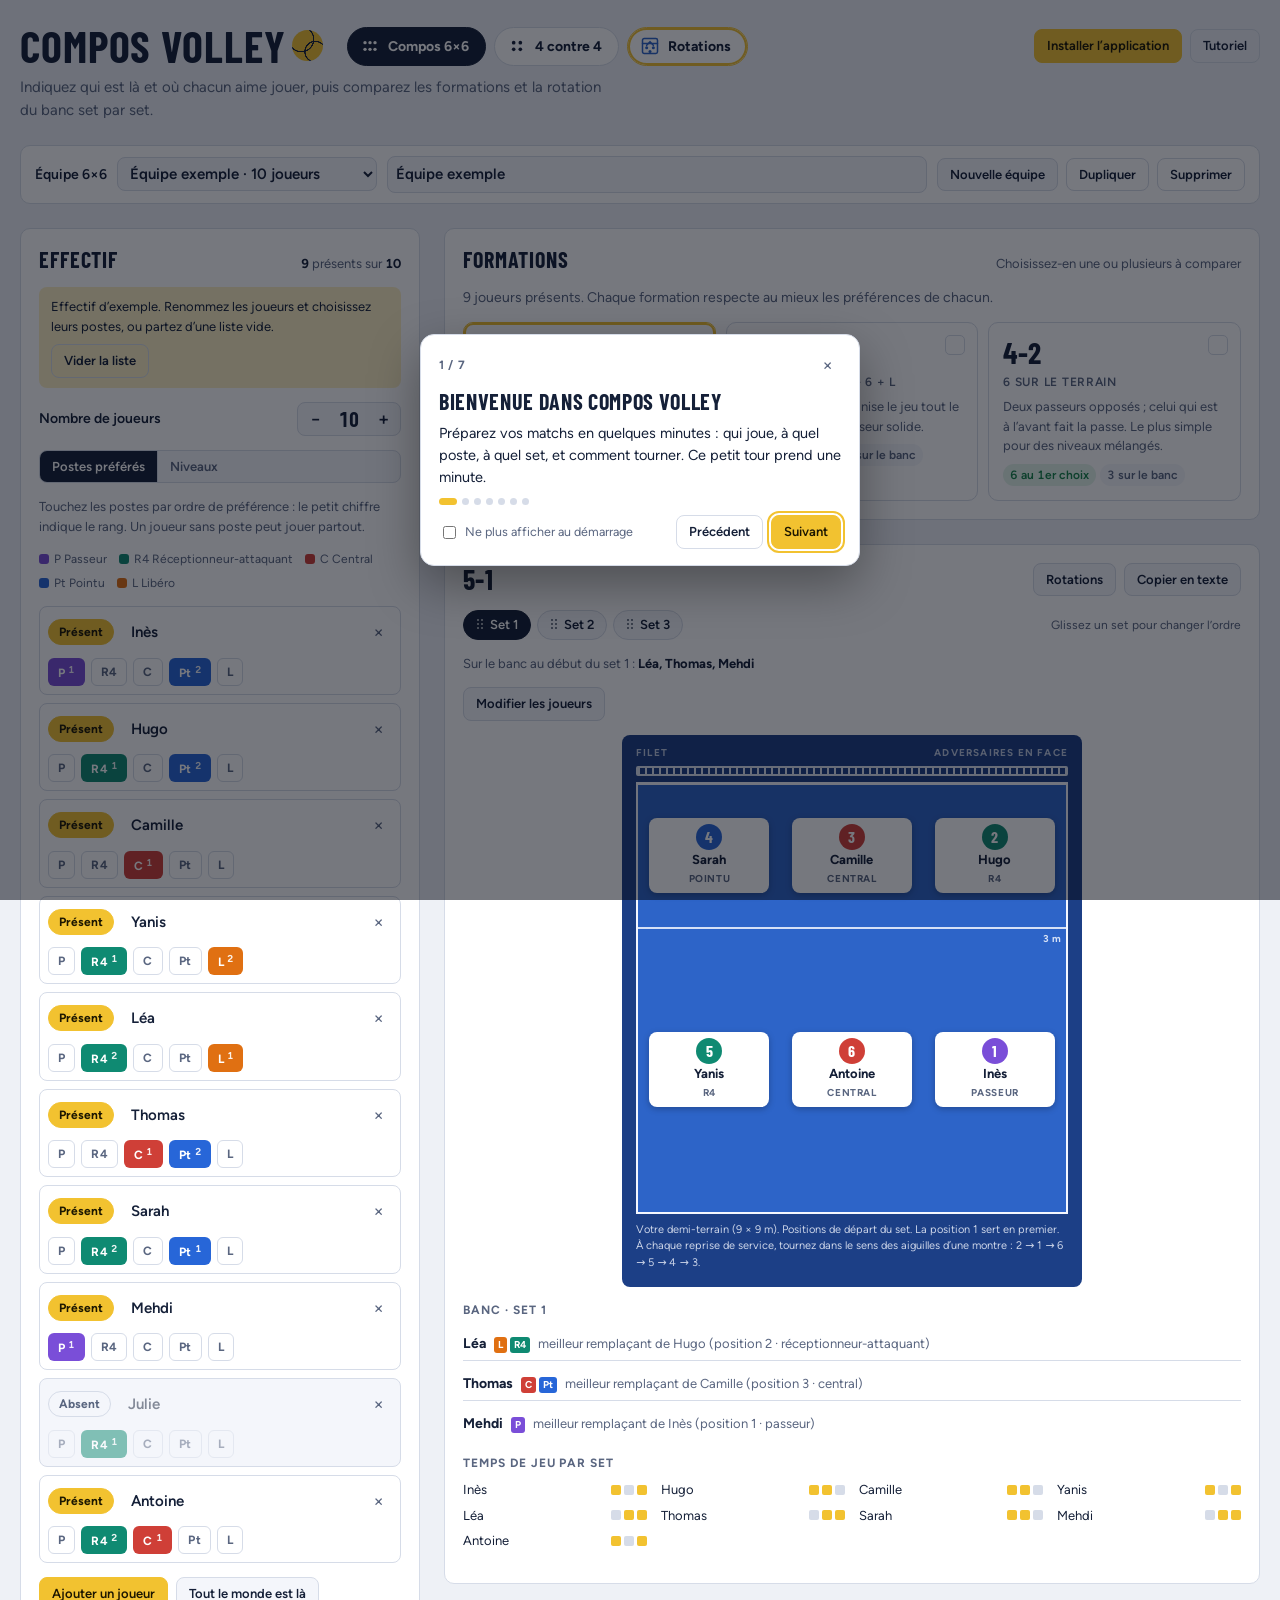
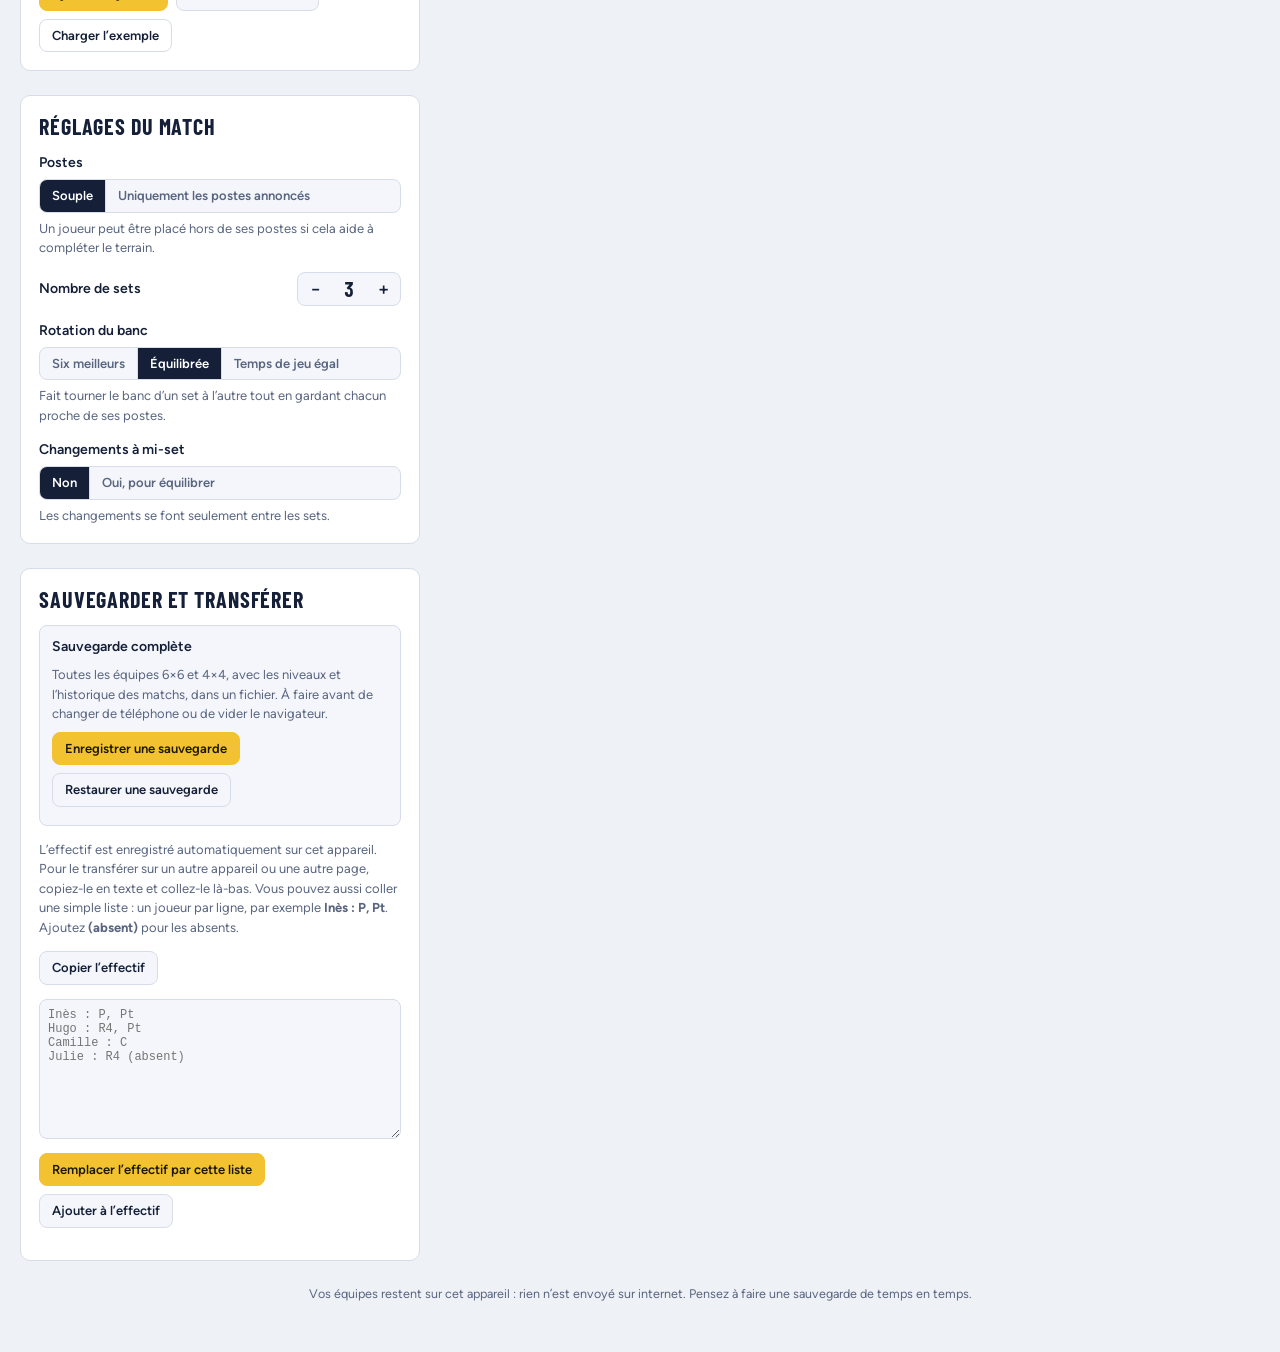
==== commit df5b5e1d: "Passeur au plus près, tutoriel et rotations mises en avant Rotations - Nouveaux placements 5-1 « pas" ====
--- a/compos-volley/index.html
+++ b/compos-volley/index.html
@@ -25,12 +25,16 @@
 <div class="wrap">
   <header class="masthead">
     <h1>Compos Volley<span class="ball" aria-hidden="true"></span></h1>
-    <div class="toolbar">
+    <nav class="appnav" aria-label="Sections">
+      <a class="nav-btn is-current" href="#" aria-current="page"><svg viewBox="0 0 24 24" aria-hidden="true"><circle cx="6" cy="8" r="2"/><circle cx="12" cy="8" r="2"/><circle cx="18" cy="8" r="2"/><circle cx="6" cy="16" r="2"/><circle cx="12" cy="16" r="2"/><circle cx="18" cy="16" r="2"/></svg><span>Compos 6×6</span></a>
+      <button class="nav-btn" data-action="q4-open"><svg viewBox="0 0 24 24" aria-hidden="true"><circle cx="8" cy="8" r="2.2"/><circle cx="16" cy="8" r="2.2"/><circle cx="8" cy="16" r="2.2"/><circle cx="16" cy="16" r="2.2"/></svg><span>4 contre 4</span></button>
+      <button class="nav-btn nav-rot" data-action="rot-open"><svg viewBox="0 0 24 24" aria-hidden="true"><rect x="3" y="3" width="18" height="18" rx="2"/><line x1="3" y1="9" x2="21" y2="9"/><circle cx="8" cy="14" r="1.8"/><circle cx="16" cy="14" r="1.8"/><circle cx="12" cy="18.5" r="1.8"/><path d="M8 11.2 L12 6.8 L16 11.2"/></svg><span>Rotations</span></button>
+    </nav>
+    <div class="toolbar util">
       <button class="btn primary" id="install-btn" data-action="install" hidden>Installer l’application</button>
-      <button class="btn" data-action="q4-open">4 contre 4</button>
-      <button class="btn" data-action="rot-open">Aide-mémoire des rotations</button>
-    </div>
-    <p>Indiquez qui est là et où chacun aime jouer, puis comparez les formations et la rotation du banc set par set.</p>
+      <button class="btn ghost" data-action="tuto-open">Tutoriel</button>
+    </div>
+    <p class="lede">Indiquez qui est là et où chacun aime jouer, puis comparez les formations et la rotation du banc set par set.</p>
   </header>
   <section class="teambar" id="team6-bar" aria-label="Équipes 6×6"></section>
 
@@ -174,13 +178,17 @@
   <p class="app-foot">Vos équipes restent sur cet appareil : rien n’est envoyé sur internet. Pensez à faire une sauvegarde de temps en temps.</p>
 </div>
 
-<div id="rot" class="modal modal-top" hidden>
+<div id="rot" class="modal modal-top modal-rot" hidden>
   <div class="modal-box" role="dialog" aria-modal="true" aria-labelledby="rot-h">
     <div class="modal-head">
-      <h2 id="rot-h">Aide-mémoire des rotations</h2>
+      <h2 id="rot-h">Rotations</h2>
       <button id="rot-close" class="del" data-action="rot-close" aria-label="Fermer">×</button>
     </div>
     <div class="rot-controls">
+      <div class="seg" role="group" aria-label="Placements">
+        <button data-action="rot-set" data-key="place" data-val="setter">Passeur au plus près</button>
+        <button data-action="rot-set" data-key="place" data-val="classic">Placements classiques</button>
+      </div>
       <div class="seg" role="group" aria-label="Système">
         <button data-action="rot-set" data-key="sys" data-val="5-1">5-1</button>
         <button data-action="rot-set" data-key="sys" data-val="4-2">4-2</button>
@@ -211,7 +219,27 @@
           <span><i style="background:var(--r-l)"></i>L Libéro</span>
         </div>
         <p class="foot">Flèche pointillée&nbsp;: où le joueur va ensuite (en réception, le départ de son élan d’attaque, pas le filet). Le petit numéro blanc est sa position de rotation.</p>
-        <p class="foot">Placements repris de <a href="https://github.com/napo/rotazionivolley" target="_blank" rel="noopener">rotazionivolley</a> (Maurizio Napolitano, version de 2019 sous licence Apache 2.0), lui-même basé sur <a href="https://github.com/monkeysppp/VBRotations" target="_blank" rel="noopener">VBRotations</a> (Andy Edwards, licence Apache 2.0).</p>
+        <p class="foot">«&nbsp;Passeur au plus près&nbsp;»&nbsp;: réception et départs d’attaque conçus pour Compos Volley, le passeur se cachant légalement au plus près de la cible.</p>
+        <p class="foot">Placements classiques, service et défense repris de <a href="https://github.com/napo/rotazionivolley" target="_blank" rel="noopener">rotazionivolley</a> (Maurizio Napolitano, version de 2019 sous licence Apache 2.0), lui-même basé sur <a href="https://github.com/monkeysppp/VBRotations" target="_blank" rel="noopener">VBRotations</a> (Andy Edwards, licence Apache 2.0).</p>
+      </div>
+    </div>
+  </div>
+</div>
+
+<div id="tuto" class="tuto" hidden>
+  <div class="tuto-card" role="dialog" aria-modal="true" aria-labelledby="tuto-h">
+    <div class="tuto-top">
+      <span class="tuto-count" id="tuto-count"></span>
+      <button class="del" data-action="tuto-close" aria-label="Fermer le tutoriel">×</button>
+    </div>
+    <h2 id="tuto-h" class="tuto-h"></h2>
+    <p id="tuto-text" class="tuto-text"></p>
+    <div class="tuto-dots" id="tuto-dots" aria-hidden="true"></div>
+    <div class="tuto-nav">
+      <label class="tuto-never"><input type="checkbox" id="tuto-never"> Ne plus afficher au démarrage</label>
+      <div class="toolbar">
+        <button class="btn ghost" data-action="tuto-prev" id="tuto-prev">Précédent</button>
+        <button class="btn primary" data-action="tuto-next" id="tuto-next">Suivant</button>
       </div>
     </div>
   </div>
--- a/compos-volley/styles.css
+++ b/compos-volley/styles.css
@@ -337,3 +337,46 @@
 .inst-ico{display:inline-block;border:1.5px solid currentColor;border-radius:4px;padding:0 4px;font-size:12px;line-height:16px}
 .inst-url{display:flex;flex-wrap:wrap;gap:8px;align-items:center}
 .inst-url code{overflow-wrap:anywhere;background:var(--surface-2);border:1px solid var(--line);border-radius:6px;padding:4px 8px;font-size:13px}
+
+/* navigation principale */
+.appnav{display:flex;flex-wrap:wrap;gap:8px}
+.nav-btn{display:inline-flex;align-items:center;gap:8px;border:1.5px solid var(--line);background:var(--surface);color:var(--ink);border-radius:999px;padding:8px 16px 8px 12px;font:inherit;font-weight:700;font-size:14px;text-decoration:none;cursor:pointer}
+.nav-btn svg{width:20px;height:20px;fill:none;stroke:currentColor;stroke-width:1.8;stroke-linecap:round;stroke-linejoin:round}
+.nav-btn svg circle{fill:currentColor;stroke:none}
+.nav-btn:hover{border-color:var(--muted)}
+.nav-btn.is-current{background:var(--ink);color:var(--surface);border-color:var(--ink)}
+.nav-rot{border-color:var(--accent);box-shadow:0 0 0 2px var(--accent) inset}
+.nav-rot svg{color:var(--court)}
+.toolbar.util{margin-left:auto}
+.masthead .lede{flex-basis:100%}
+@media (max-width:560px){
+  .appnav{width:100%;display:grid;grid-template-columns:repeat(3,minmax(0,1fr))}
+  .nav-btn{flex-direction:column;gap:3px;padding:8px 4px;border-radius:12px;font-size:12.5px;text-align:center;justify-content:center}
+  .toolbar.util{margin-left:0}
+}
+/* fenêtre des rotations : plus grande, plein écran sur téléphone */
+.modal-rot .modal-box{max-width:1000px}
+.modal-rot .rot-svg{max-width:600px}
+.modal-rot .rot-grid{grid-template-columns:minmax(0,1.5fr) minmax(0,1fr)}
+@media (max-width:700px){
+  .modal-rot{padding:0}
+  .modal-rot .modal-box{min-height:100%;border-radius:0;border:0;padding:14px max(14px,env(safe-area-inset-right,0px)) 24px max(14px,env(safe-area-inset-left,0px));padding-top:max(14px,env(safe-area-inset-top,0px))}
+  .modal-rot .rot-grid{grid-template-columns:minmax(0,1fr)}
+}
+/* tutoriel */
+.tuto{position:fixed;inset:0;z-index:70;display:flex;align-items:center;justify-content:center;padding:16px;padding-bottom:max(16px,env(safe-area-inset-bottom,0px));background:rgb(6 10 20 / .55);pointer-events:auto}
+.tuto[hidden],.modal[hidden]{display:none}
+.tuto.has-focus{background:transparent;align-items:flex-end;pointer-events:none}
+.tuto-card{pointer-events:auto;background:var(--surface);color:var(--ink);border:1px solid var(--line);border-radius:14px;box-shadow:0 18px 50px rgb(0 0 0 / .35);width:100%;max-width:440px;padding:16px 18px;display:grid;gap:10px}
+.tuto-top{display:flex;justify-content:space-between;align-items:center}
+.tuto-count{font-size:12px;font-weight:700;color:var(--muted);letter-spacing:.06em}
+.tuto-h{font-family:var(--f-display);font-weight:700;text-transform:uppercase;letter-spacing:.03em;font-size:22px;margin:0;line-height:1.1}
+.tuto-text{margin:0;font-size:14.5px}
+.tuto-dots{display:flex;gap:5px}
+.tuto-dots i{width:7px;height:7px;border-radius:50%;background:var(--line)}
+.tuto-dots i.on{background:var(--accent);width:18px;border-radius:4px}
+.tuto-nav{display:flex;flex-wrap:wrap;gap:8px 12px;align-items:center;justify-content:space-between}
+.tuto-never{display:inline-flex;gap:6px;align-items:center;font-size:12.5px;color:var(--muted);cursor:pointer}
+.tour-focus{scroll-margin-top:16px;position:relative;z-index:65;border-radius:12px;box-shadow:0 0 0 3px var(--accent),0 0 0 9999px rgb(6 10 20 / .55)!important}
+@media (prefers-reduced-motion:no-preference){.tuto-card{animation:tuto-in .25s ease both}}
+@keyframes tuto-in{from{transform:translateY(8px);opacity:0}to{transform:none;opacity:1}}
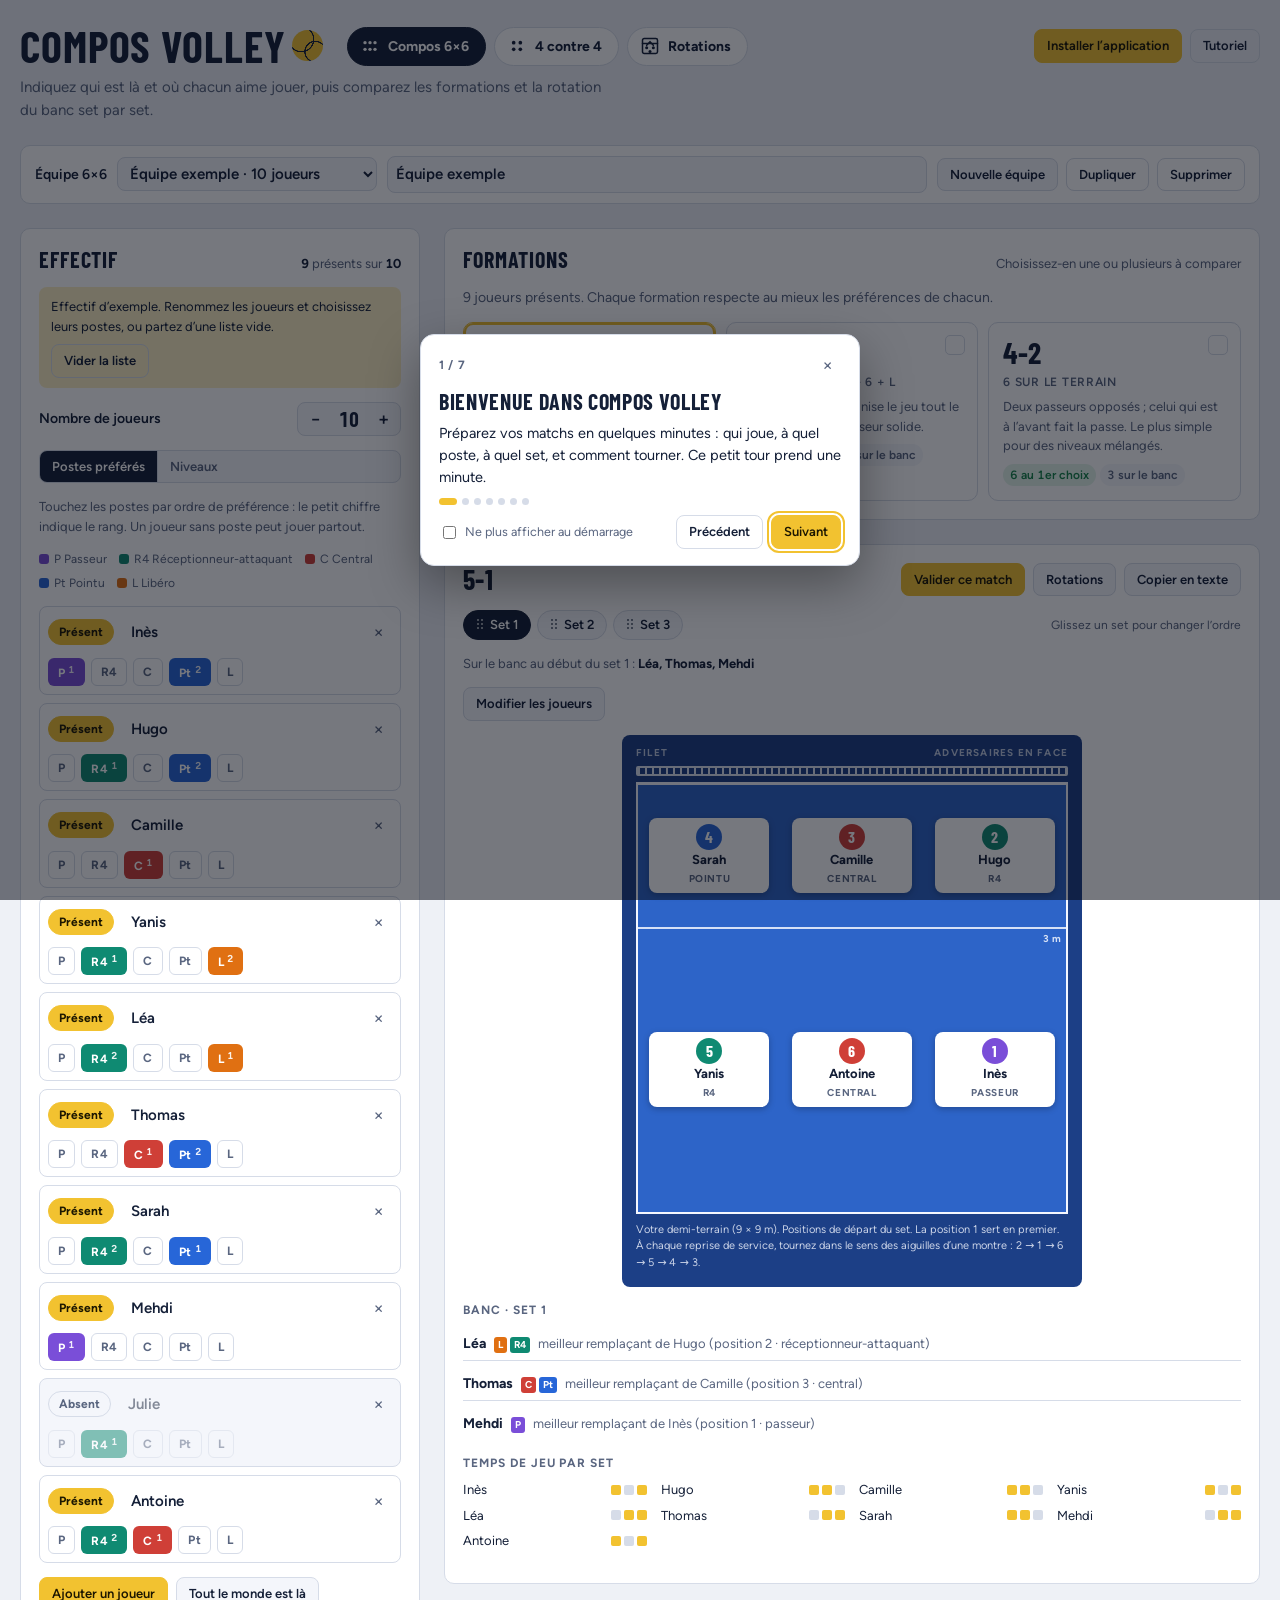
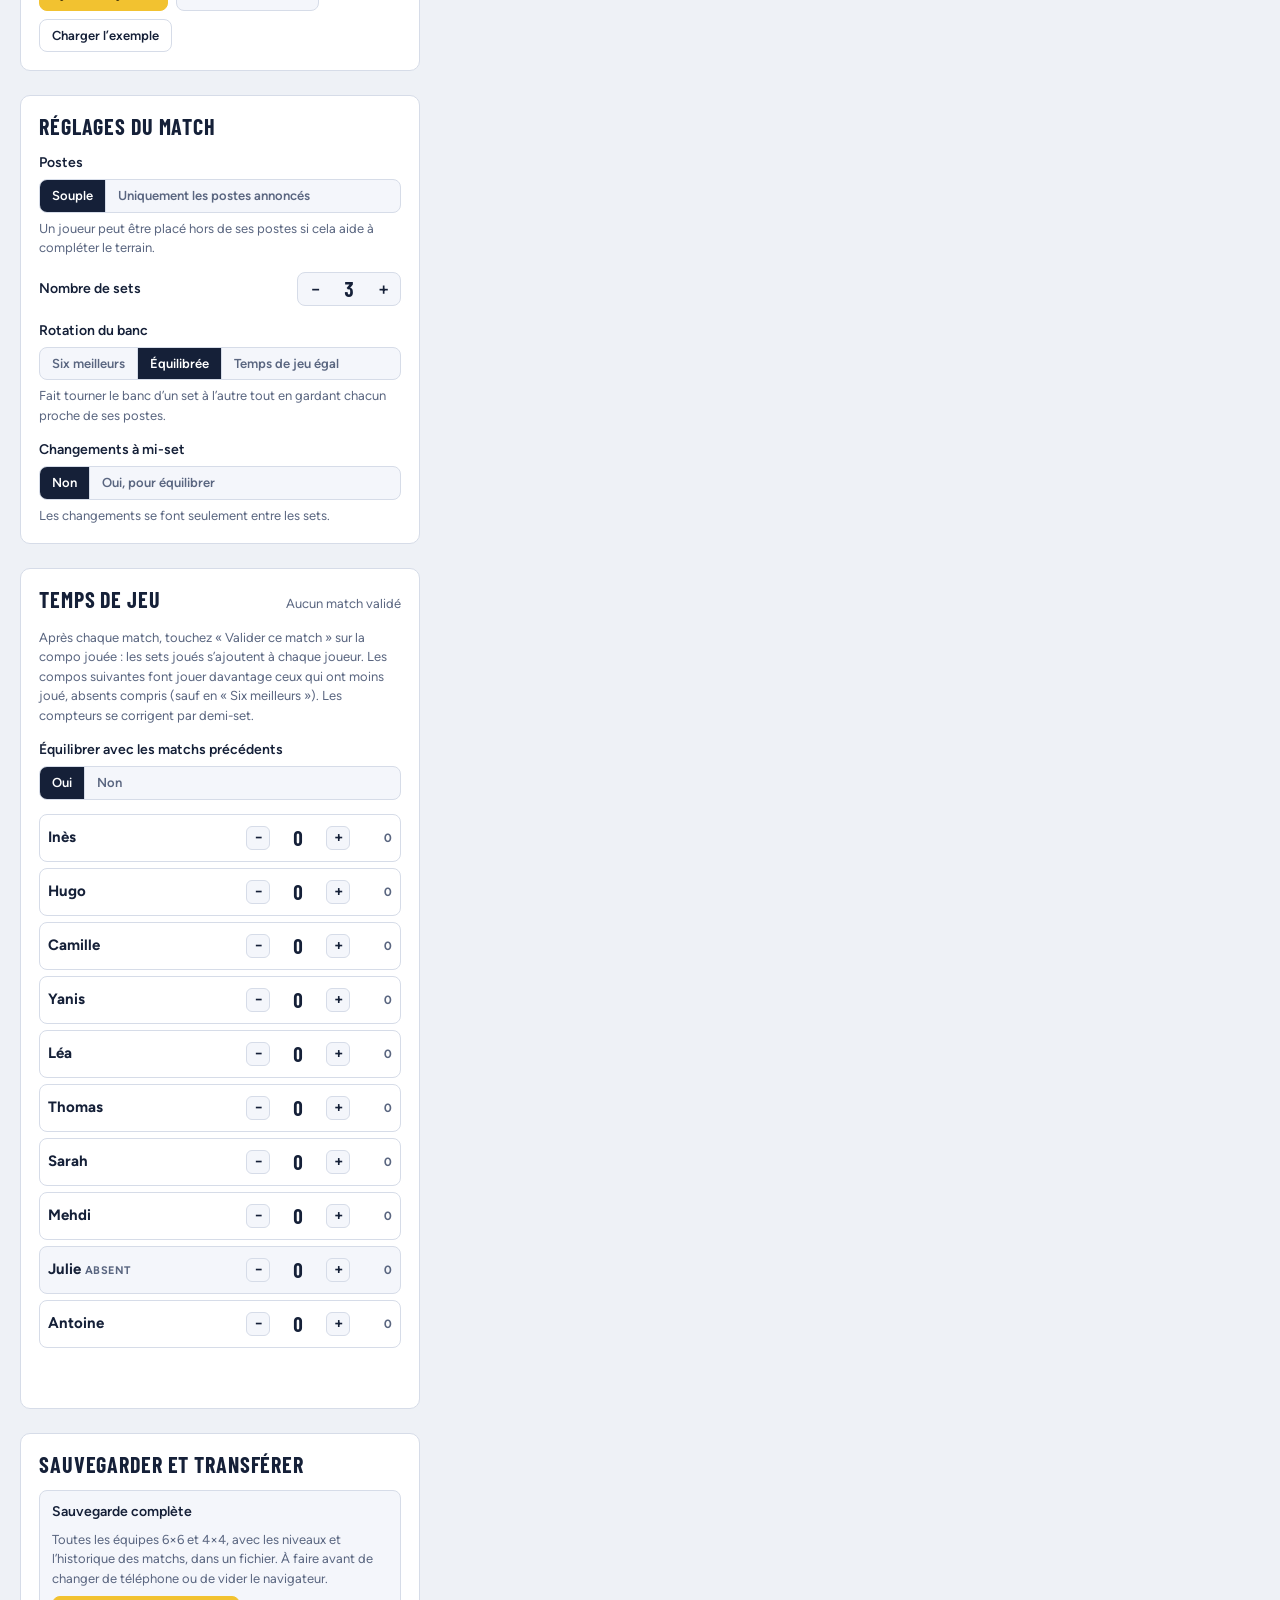
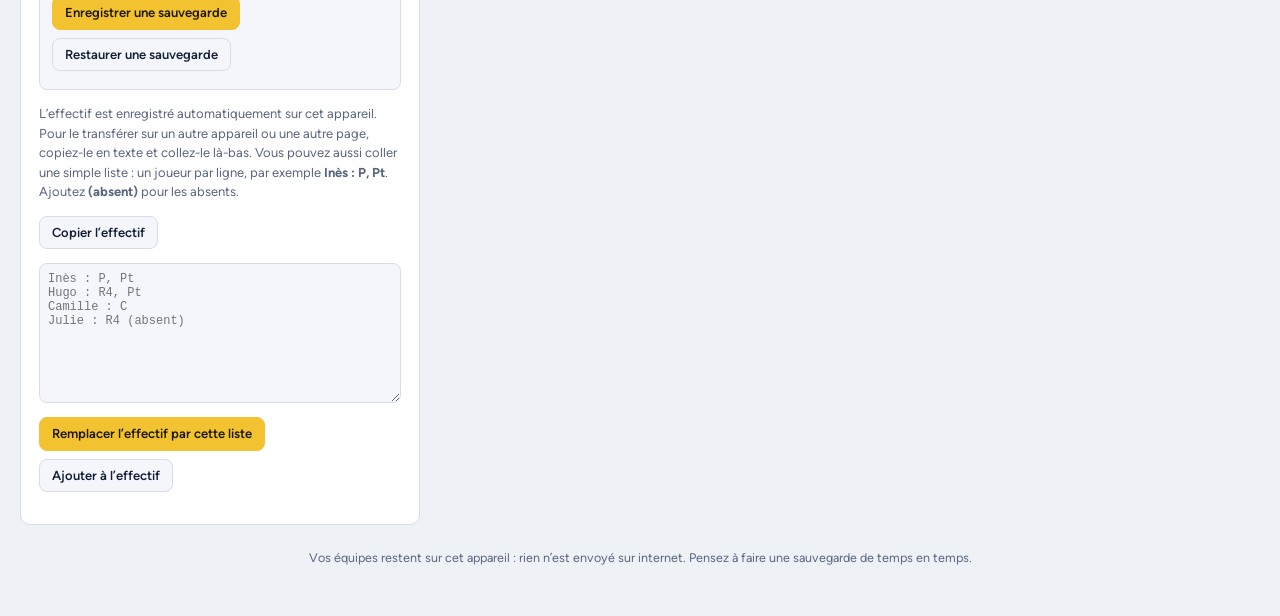
==== commit dac361b4: "Compos 6×6 : décompte des sets joués d'un match à l'autre - Bouton « Valider ce match » sur chaque c" ====
--- a/compos-volley/index.html
+++ b/compos-volley/index.html
@@ -127,6 +127,28 @@
         </div>
       </section>
 
+      <section class="panel" aria-labelledby="t6-h">
+        <div class="panel-head">
+          <h2 id="t6-h">Temps de jeu</h2>
+          <span class="sub" id="t6-sub"></span>
+        </div>
+        <p class="hint">Après chaque match, touchez «&nbsp;Valider ce match&nbsp;» sur la compo jouée&nbsp;: les sets joués s’ajoutent à chaque joueur. Les compos suivantes font jouer davantage ceux qui ont moins joué, absents compris (sauf en «&nbsp;Six meilleurs&nbsp;»). Les compteurs se corrigent par demi-set.</p>
+        <div class="setting">
+          <span class="field-label">Équilibrer avec les matchs précédents</span>
+          <div class="seg" data-group="histBal">
+            <button data-action="set" data-key="histBal" data-val="on">Oui</button>
+            <button data-action="set" data-key="histBal" data-val="off">Non</button>
+          </div>
+        </div>
+        <ul id="t6-list" class="t6-list"></ul>
+        <div id="t6-history"></div>
+        <div class="toolbar">
+          <button class="btn ghost" data-action="t6-undo" id="t6-undo">Annuler le dernier match</button>
+          <button class="btn ghost" data-action="t6-reset" id="t6-reset">Remettre les compteurs à zéro</button>
+        </div>
+        <p id="t6-msg" class="foot" role="status"></p>
+      </section>
+
       <section class="panel" aria-labelledby="backup-h">
         <div class="panel-head">
           <h2 id="backup-h">Sauvegarder et transférer</h2>
@@ -186,7 +208,7 @@
     </div>
     <div class="rot-controls">
       <div class="seg" role="group" aria-label="Placements">
-        <button data-action="rot-set" data-key="place" data-val="setter">Passeur au plus près</button>
+        <button data-action="rot-set" data-key="place" data-val="setter">Passeur à son poste</button>
         <button data-action="rot-set" data-key="place" data-val="classic">Placements classiques</button>
       </div>
       <div class="seg" role="group" aria-label="Système">
@@ -219,7 +241,7 @@
           <span><i style="background:var(--r-l)"></i>L Libéro</span>
         </div>
         <p class="foot">Flèche pointillée&nbsp;: où le joueur va ensuite (en réception, le départ de son élan d’attaque, pas le filet). Le petit numéro blanc est sa position de rotation.</p>
-        <p class="foot">«&nbsp;Passeur au plus près&nbsp;»&nbsp;: réception et départs d’attaque conçus pour Compos Volley, le passeur se cachant légalement au plus près de la cible.</p>
+        <p class="foot">«&nbsp;Passeur à son poste&nbsp;»&nbsp;: réception et départs d’attaque conçus pour Compos Volley (passeur à son poste, R4 avant en 5, R4 arrière en 6, pointu hors réception, dans la limite de la règle des chevauchements).</p>
         <p class="foot">Placements classiques, service et défense repris de <a href="https://github.com/napo/rotazionivolley" target="_blank" rel="noopener">rotazionivolley</a> (Maurizio Napolitano, version de 2019 sous licence Apache 2.0), lui-même basé sur <a href="https://github.com/monkeysppp/VBRotations" target="_blank" rel="noopener">VBRotations</a> (Andy Edwards, licence Apache 2.0).</p>
       </div>
     </div>
--- a/compos-volley/styles.css
+++ b/compos-volley/styles.css
@@ -345,8 +345,6 @@
 .nav-btn svg circle{fill:currentColor;stroke:none}
 .nav-btn:hover{border-color:var(--muted)}
 .nav-btn.is-current{background:var(--ink);color:var(--surface);border-color:var(--ink)}
-.nav-rot{border-color:var(--accent);box-shadow:0 0 0 2px var(--accent) inset}
-.nav-rot svg{color:var(--court)}
 .toolbar.util{margin-left:auto}
 .masthead .lede{flex-basis:100%}
 @media (max-width:560px){
@@ -380,3 +378,8 @@
 .tour-focus{scroll-margin-top:16px;position:relative;z-index:65;border-radius:12px;box-shadow:0 0 0 3px var(--accent),0 0 0 9999px rgb(6 10 20 / .55)!important}
 @media (prefers-reduced-motion:no-preference){.tuto-card{animation:tuto-in .25s ease both}}
 @keyframes tuto-in{from{transform:translateY(8px);opacity:0}to{transform:none;opacity:1}}
+.t6-list{list-style:none;margin:0;padding:0;display:grid;gap:6px}
+.t6-row{display:flex;flex-wrap:wrap;align-items:center;justify-content:space-between;gap:6px 10px;border:1px solid var(--line);border-radius:8px;padding:6px 8px}
+.t6-row.is-absent{background:var(--surface-2)}
+.t6-name{font-weight:700;min-width:0;overflow-wrap:anywhere}
+.t6-abs{font-size:11px;font-weight:700;color:var(--muted);text-transform:uppercase;letter-spacing:.04em}
